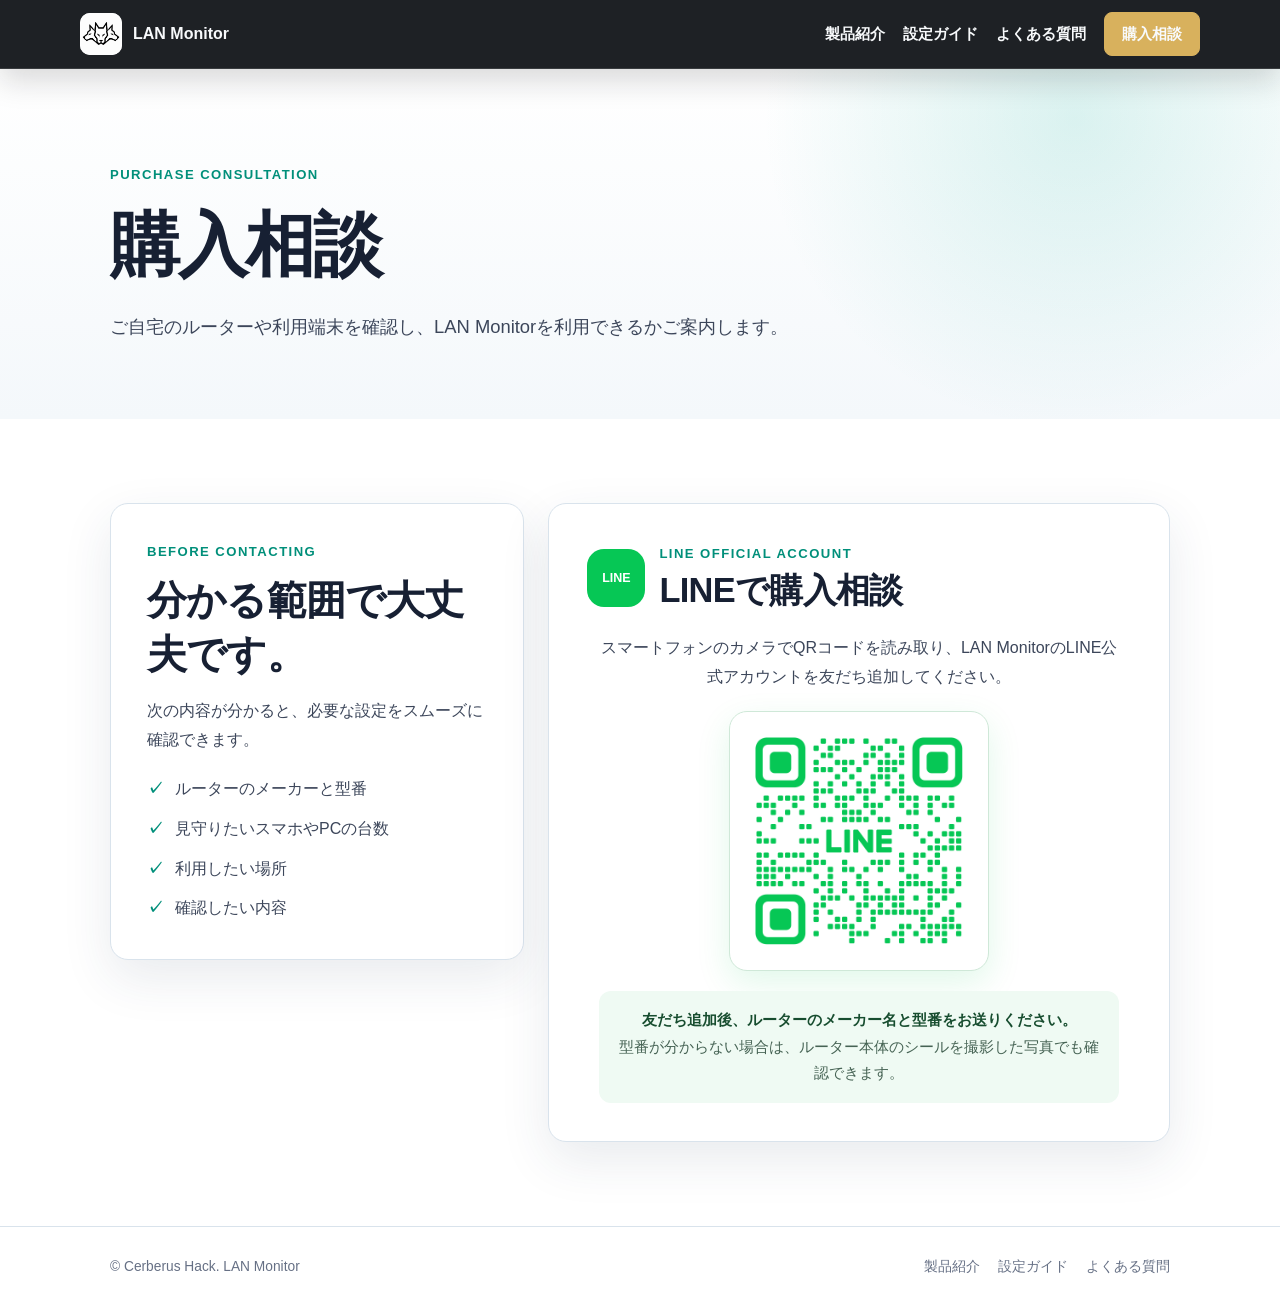
==== contact/index.html @ d5235e84 "homepage add" ====
<!DOCTYPE html>
<html lang="ja">
<head>
  <meta charset="UTF-8">
  <meta name="viewport" content="width=device-width, initial-scale=1">
  <link rel="icon" type="image/png" href="/assets/cerberus-logo.png">
  <title>購入相談 | LAN Monitor</title>
  <meta name="description" content="LAN Monitorをご自宅で利用できるか、ルーターや端末の構成を確認しながらご相談いただけます。">
  <link rel="canonical" href="https://lanmonitor.cerberushack.com/contact/">
  <link rel="stylesheet" href="../assets/lanmonitor-subpage.css">
  <link rel="stylesheet" href="../assets/lanmonitor-header.css">
</head>
<body>
  <header class="site-header">
    <nav class="nav" aria-label="メインナビゲーション">
      <a class="brand" href="/" aria-label="LAN Monitor トップページ">
        <img src="../assets/cerberus-logo.png" alt="" width="42" height="42">
        <span>LAN Monitor</span>
      </a>
      <div class="nav-links">
        <a href="/">製品紹介</a>
        <a href="/usage/">設定ガイド</a>
        <a href="/qa/">よくある質問</a>
        <a class="button primary" href="/contact/">購入相談</a>
      </div>
    </nav>
  </header>

  <main>
    <section class="page-hero">
      <div class="container">
        <p class="kicker">Purchase consultation</p>
        <h1>購入相談</h1>
        <p class="hero-copy">ご自宅のルーターや利用端末を確認し、LAN Monitorを利用できるかご案内します。</p>
      </div>
    </section>

    <section class="section white">
      <div class="container purchase-grid">
        <aside class="info-card">
          <p class="kicker">Before contacting</p>
          <h2>分かる範囲で大丈夫です。</h2>
          <p>次の内容が分かると、必要な設定をスムーズに確認できます。</p>
          <ul>
            <li>ルーターのメーカーと型番</li>
            <li>見守りたいスマホやPCの台数</li>
            <li>利用したい場所</li>
            <li>確認したい内容</li>
          </ul>
        </aside>

        <div class="line-contact-card">
          <div class="line-contact-heading">
            <span class="line-mark" aria-hidden="true">LINE</span>
            <div>
              <p class="kicker">LINE Official Account</p>
              <h2>LINEで購入相談</h2>
            </div>
          </div>
          <p>スマートフォンのカメラでQRコードを読み取り、LAN MonitorのLINE公式アカウントを友だち追加してください。</p>
          <div class="qr-frame">
            <img src="../assets/LineAddQR.png" alt="LAN Monitor LINE公式アカウント追加用QRコード" width="540" height="540">
          </div>
          <p class="line-instruction"><strong>友だち追加後、ルーターのメーカー名と型番をお送りください。</strong><br>型番が分からない場合は、ルーター本体のシールを撮影した写真でも確認できます。</p>
        </div>
      </div>
    </section>
  </main>

  <footer class="site-footer">
    <div class="footer-inner">
      <span>&copy; Cerberus Hack. LAN Monitor</span>
      <div class="footer-links">
        <a href="/">製品紹介</a>
        <a href="/usage/">設定ガイド</a>
        <a href="/qa/">よくある質問</a>
      </div>
    </div>
  </footer>
</body>
</html>
---- assets/lanmonitor-subpage.css ----
:root {
  color-scheme: light;
  --ink: #172033;
  --text: #3c465a;
  --muted: #667085;
  --blue: #2468df;
  --teal: #008f7a;
  --coral: #f26642;
  --paper: #f4f8fb;
  --surface: #fff;
  --line: #d9e3ec;
  --soft-blue: #edf5ff;
  --shadow: 0 18px 50px rgba(37, 57, 88, .1);
  --container: 1060px;
}

* {
  box-sizing: border-box;
}

html {
  scroll-behavior: smooth;
  scroll-padding-top: 88px;
}

body {
  margin: 0;
  color: var(--text);
  background: var(--paper);
  font-family: -apple-system, BlinkMacSystemFont, "Hiragino Sans", "Yu Gothic", "YuGothic", "Helvetica Neue", Arial, sans-serif;
  line-height: 1.8;
}

a {
  color: inherit;
}

.container {
  width: min(100% - 32px, var(--container));
  margin: 0 auto;
}

.page-hero {
  padding: clamp(56px, 9vw, 94px) 0 clamp(48px, 7vw, 76px);
  background:
    radial-gradient(circle at 84% 14%, rgba(0, 168, 150, .14), transparent 28%),
    linear-gradient(180deg, #fff 0%, var(--paper) 100%);
}

.kicker {
  margin: 0 0 10px;
  color: var(--teal);
  font-size: .82rem;
  font-weight: 900;
  letter-spacing: .11em;
  text-transform: uppercase;
}

h1,
h2,
h3 {
  color: var(--ink);
  line-height: 1.35;
}

h1 {
  margin: 0;
  font-size: clamp(2.4rem, 6vw, 4.4rem);
  letter-spacing: -.035em;
}

h2 {
  margin: 0;
  font-size: clamp(1.7rem, 4vw, 2.5rem);
  letter-spacing: -.02em;
}

h3 {
  margin: 0;
}

.hero-copy {
  max-width: 700px;
  margin: 18px 0 0;
  font-size: clamp(1.02rem, 2vw, 1.15rem);
}

.section {
  padding: clamp(54px, 8vw, 84px) 0;
}

.section.white {
  background: #fff;
}

.section-head {
  max-width: 760px;
  margin-bottom: 30px;
}

.section-head p:last-child {
  margin: 12px 0 0;
}

.faq-list {
  display: grid;
  gap: 12px;
}

details {
  border: 1px solid var(--line);
  border-radius: 12px;
  background: #fff;
}

details[open] {
  box-shadow: 0 8px 24px rgba(37, 57, 88, .07);
}

summary {
  position: relative;
  padding: 19px 50px 19px 20px;
  color: var(--ink);
  font-weight: 900;
  cursor: pointer;
  list-style: none;
}

summary::-webkit-details-marker {
  display: none;
}

summary::after {
  content: "＋";
  position: absolute;
  top: 18px;
  right: 20px;
  color: var(--blue);
  font-size: 1.2rem;
  line-height: 1;
}

details[open] summary::after {
  content: "−";
}

.details-body {
  padding: 0 20px 20px;
}

.details-body p,
.details-body ol,
.details-body ul {
  margin-top: 0;
}

.details-body :last-child {
  margin-bottom: 0;
}

.purchase-grid {
  display: grid;
  grid-template-columns: minmax(0, .8fr) minmax(360px, 1.2fr);
  gap: 24px;
  align-items: start;
}

.info-card,
.line-contact-card {
  border: 1px solid var(--line);
  border-radius: 18px;
  background: #fff;
  box-shadow: var(--shadow);
}

.info-card {
  padding: clamp(24px, 4vw, 36px);
}

.info-card ul {
  margin: 20px 0 0;
  padding: 0;
  list-style: none;
}

.info-card li {
  position: relative;
  padding-left: 28px;
}

.info-card li + li {
  margin-top: 11px;
}

.info-card li::before {
  content: "✓";
  position: absolute;
  left: 0;
  color: var(--teal);
  font-weight: 900;
}

.line-contact-card {
  display: grid;
  justify-items: center;
  gap: 20px;
  padding: clamp(24px, 4vw, 38px);
  overflow: hidden;
  text-align: center;
}

.line-contact-heading {
  display: flex;
  align-items: center;
  justify-self: stretch;
  gap: 14px;
  text-align: left;
}

.line-contact-heading .kicker {
  margin-bottom: 2px;
}

.line-contact-heading h2 {
  font-size: clamp(1.55rem, 3vw, 2.15rem);
}

.line-mark {
  display: grid;
  width: 58px;
  height: 58px;
  flex: 0 0 auto;
  place-items: center;
  border-radius: 17px;
  background: #06c755;
  color: #fff;
  font-size: .78rem;
  font-weight: 900;
}

.line-contact-card > p {
  max-width: 520px;
  margin: 0;
}

.qr-frame {
  width: min(100%, 260px);
  padding: 14px;
  border: 1px solid #cfe8d8;
  border-radius: 18px;
  background: #fff;
  box-shadow: 0 12px 34px rgba(6, 199, 85, .12);
}

.qr-frame img {
  display: block;
  width: 100%;
  height: auto;
}

.line-instruction {
  padding: 16px 18px;
  border-radius: 12px;
  background: #effaf3;
  color: #466354;
  font-size: .92rem;
}

.line-instruction strong {
  color: #174d2f;
}

.site-footer {
  padding: 28px 0;
  border-top: 1px solid var(--line);
  background: #fff;
  color: var(--muted);
  font-size: .86rem;
}

.footer-inner {
  width: min(100% - 32px, var(--container));
  margin: 0 auto;
  display: flex;
  align-items: center;
  justify-content: space-between;
  gap: 20px;
}

.footer-links {
  display: flex;
  flex-wrap: wrap;
  gap: 18px;
}

.footer-links a {
  text-decoration: none;
}

@media (max-width: 760px) {
  .purchase-grid {
    grid-template-columns: 1fr;
  }
}

@media (max-width: 540px) {
  .footer-inner {
    flex-direction: column;
    align-items: flex-start;
  }
}
---- assets/lanmonitor-header.css ----
.site-header {
  position: sticky;
  top: 0;
  z-index: 20;
  background: rgba(16, 20, 24, .94);
  border-bottom: 1px solid rgba(255, 255, 255, .12);
  box-shadow: 0 12px 30px rgba(16, 20, 24, .16);
  backdrop-filter: blur(14px);
}

.site-header .nav {
  width: min(100% - 32px, 1120px);
  min-height: 68px;
  margin: 0 auto;
  display: flex;
  align-items: center;
  gap: 22px;
}

.site-header .brand {
  display: inline-flex;
  align-items: center;
  gap: 11px;
  color: #f8fafc;
  font-weight: 900;
  line-height: 1.15;
  text-decoration: none;
  white-space: nowrap;
}

.site-header .brand img {
  display: block;
  width: 42px;
  height: 42px;
  border-radius: 10px;
  background: #fff;
  object-fit: contain;
}

.site-header .nav-links {
  margin-left: auto;
  display: flex;
  align-items: center;
  gap: 18px;
  color: #f8fafc;
  font-size: .94rem;
  font-weight: 800;
}

.site-header .nav-links a {
  color: inherit;
  text-decoration: none;
}

.site-header .nav-links > a:not(.button):hover {
  color: #f4dfaa;
}

.site-header .button {
  display: inline-flex;
  min-height: 44px;
  align-items: center;
  justify-content: center;
  padding: 10px 17px;
  border: 1px solid #d8b15d;
  border-radius: 8px;
  background: #d8b15d;
  color: #101418;
  font-weight: 900;
  line-height: 1.25;
  text-align: center;
  text-decoration: none;
  box-shadow: none;
}

.site-header .button:hover {
  border-color: #e7c878;
  background: #e7c878;
  color: #101418;
}

@media (max-width: 900px) {
  .site-header .nav-links > a:not(.button) {
    display: none;
  }
}

@media (max-width: 560px) {
  .site-header .nav {
    width: min(100% - 24px, 1120px);
    min-height: 62px;
  }

  .site-header .brand img {
    width: 38px;
    height: 38px;
  }

  .site-header .nav-links .button {
    min-height: 40px;
    padding: 9px 12px;
    font-size: .86rem;
  }
}
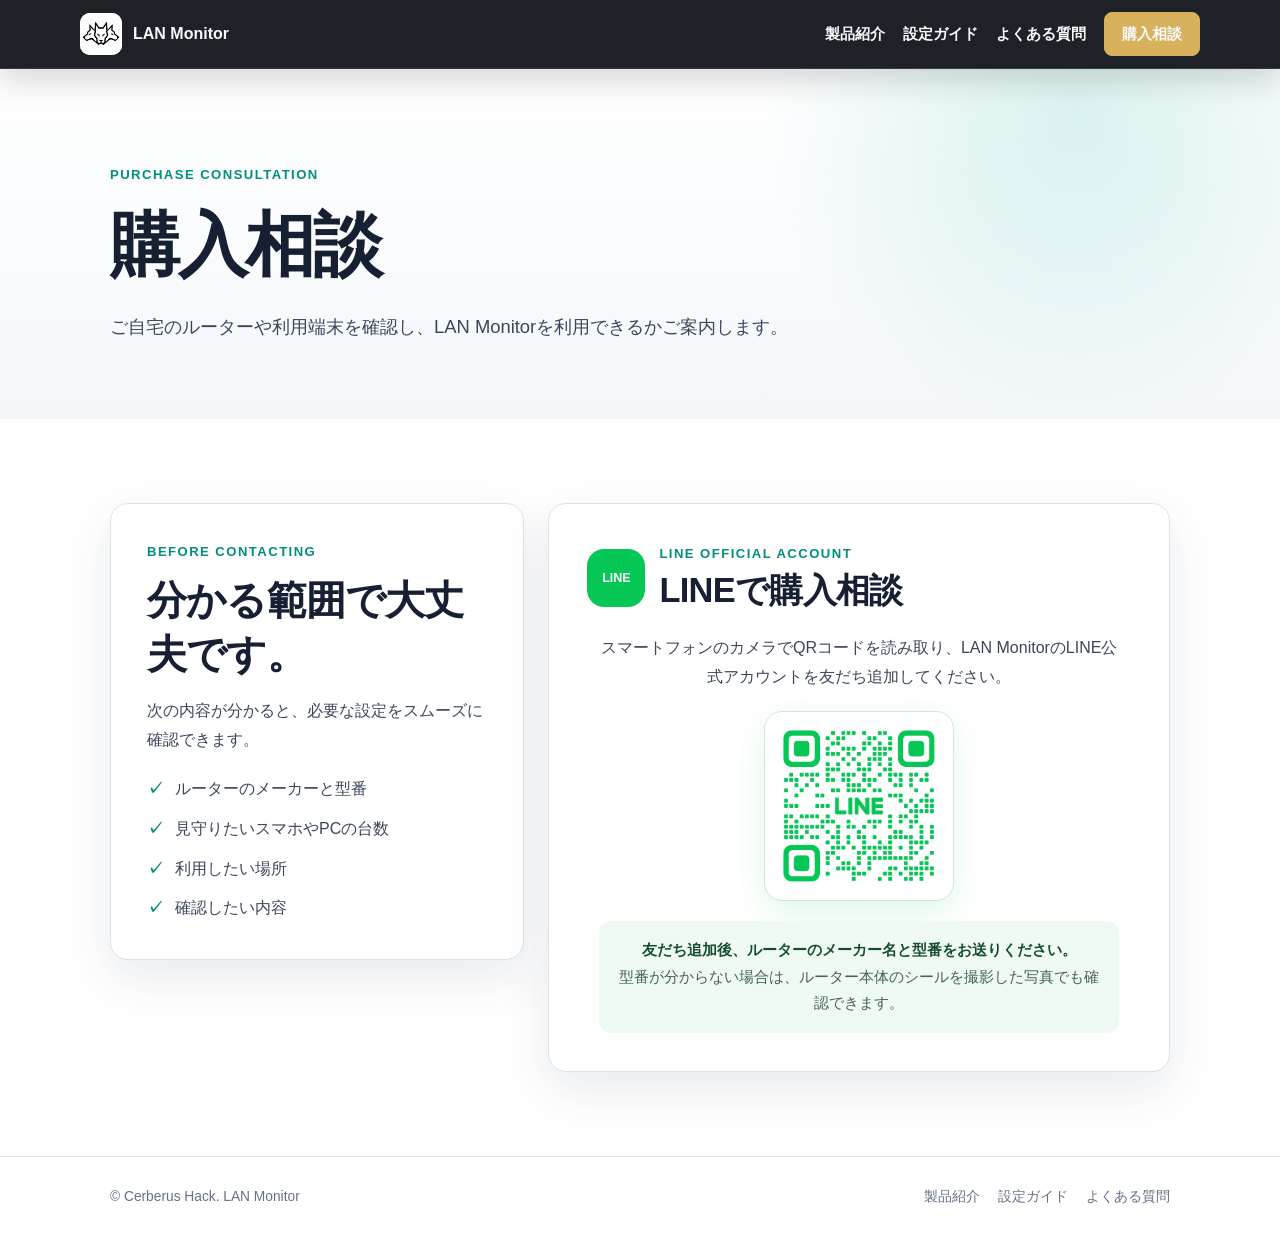
==== commit 9ee0c671: "app icon add" ====
--- a/contact/index.html
+++ b/contact/index.html
@@ -3,7 +3,10 @@
 <head>
   <meta charset="UTF-8">
   <meta name="viewport" content="width=device-width, initial-scale=1">
-  <link rel="icon" type="image/png" href="/assets/cerberus-logo.png">
+  <link rel="icon" type="image/png" sizes="320x320" href="/assets/cerberus-logo.png">
+  <link rel="apple-touch-icon" href="/assets/cerberus-logo.png">
+  <link rel="manifest" href="/site.webmanifest">
+  <meta name="apple-mobile-web-app-title" content="LAN Monitor">
   <title>購入相談 | LAN Monitor</title>
   <meta name="description" content="LAN Monitorをご自宅で利用できるか、ルーターや端末の構成を確認しながらご相談いただけます。">
   <link rel="canonical" href="https://lanmonitor.cerberushack.com/contact/">
--- a/assets/lanmonitor-subpage.css
+++ b/assets/lanmonitor-subpage.css
@@ -244,8 +244,8 @@
 }
 
 .qr-frame {
-  width: min(100%, 260px);
-  padding: 14px;
+  width: min(100%, 190px);
+  padding: 10px;
   border: 1px solid #cfe8d8;
   border-radius: 18px;
   background: #fff;
@@ -304,6 +304,10 @@
 }
 
 @media (max-width: 540px) {
+  .qr-frame {
+    width: 172px;
+  }
+
   .footer-inner {
     flex-direction: column;
     align-items: flex-start;
--- a/assets/lanmonitor-header.css
+++ b/assets/lanmonitor-header.css
@@ -80,25 +80,57 @@
 }
 
 @media (max-width: 900px) {
+  html {
+    scroll-padding-top: 126px;
+  }
+
+  .site-header .nav {
+    flex-wrap: wrap;
+    gap: 7px;
+    padding: 8px 0 9px;
+  }
+
+  .site-header .nav-links {
+    order: 2;
+    width: 100%;
+    margin-left: 0;
+    display: grid;
+    grid-template-columns: repeat(4, minmax(0, 1fr));
+    gap: 4px;
+  }
+
+  .site-header .nav-links > a {
+    display: flex;
+    min-height: 36px;
+    align-items: center;
+    justify-content: center;
+    padding: 5px 2px;
+    border-radius: 7px;
+    font-size: .78rem;
+    line-height: 1.2;
+    text-align: center;
+    white-space: nowrap;
+  }
+
   .site-header .nav-links > a:not(.button) {
-    display: none;
+    background: rgba(255, 255, 255, .07);
+  }
+
+  .site-header .nav-links .button {
+    min-height: 36px;
+    padding: 5px 2px;
+    font-size: .78rem;
   }
 }
 
 @media (max-width: 560px) {
   .site-header .nav {
     width: min(100% - 24px, 1120px);
-    min-height: 62px;
+    min-height: 0;
   }
 
   .site-header .brand img {
-    width: 38px;
-    height: 38px;
-  }
-
-  .site-header .nav-links .button {
-    min-height: 40px;
-    padding: 9px 12px;
-    font-size: .86rem;
+    width: 36px;
+    height: 36px;
   }
 }
